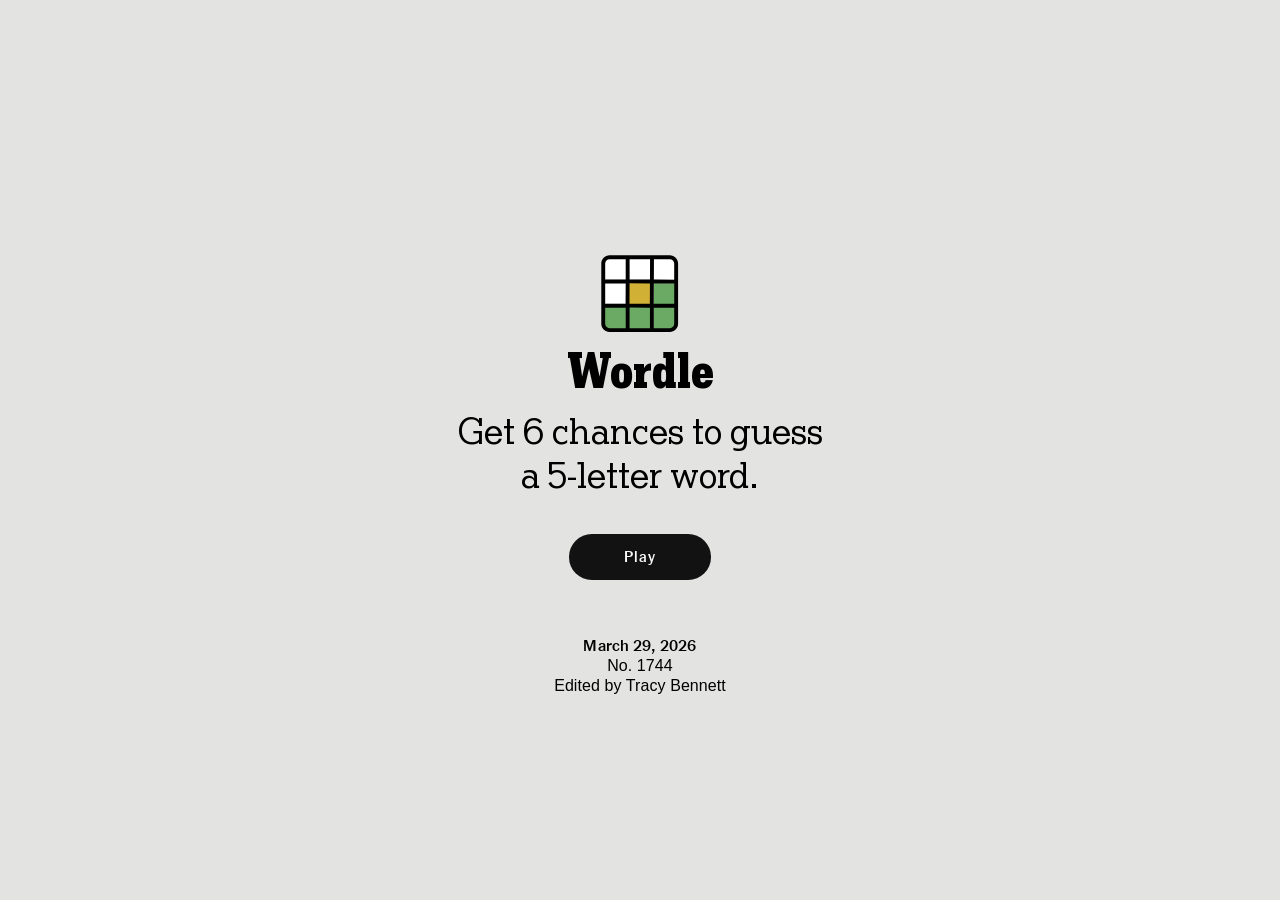
==== wordle/index.html @ 4bcd0c53 "wordle" ====
<!doctype html>
<html>
        <head>
            <title>Wordle</title>
            <link rel="stylesheet" href="style.css">

        </head>
        <body>
            <div class="welcome">
                <div class="welcomeContainer">
                    <div class="welcomeMain">
                        <div role="img" class="welcomeIcon"></div>
                        <h1 class="welcomeTitle">Wordle</h1>
                        <h2 class="welcomeSubtitle">Get 6 chances to guess a 5-letter word.</h2>
                        <div class="welcomeButtonWrapper">
                            <div class="welcomeButtonContainer">
                                <button onclick="play()">Play</button>
                            </div>
                        </div>
                        <div class="welcomeDateContainer">
                            <h3>March 29, 2026</h3>
                            <p>No. 1744</p>
                            <p>Edited by Tracy Bennett</p>
                        </div>
                    </div>
                </div>
            </div>
            <div class="toolbar">
                
            </div>
            <script src="main.js"></script>
        </body>
</html>
---- wordle/style.css ----
:root {
    --wordle-icon: url("assets/wordle-icon.svg");
    --vertical-spacing-0-5: 4px;
    --horizontal-spacing-0-5: 4px;
    --vertical-spacing-1-5: 12px;
    --bg-btn-emphasis-constant: #121212;
    --text-alternate-constant: #f8f8f8;
    --color-background: #121213;
}

@font-face {
    font-family: "nyt-karnakcondensed";
    src: url("assets/karnakcondensed-normal-700.woff2");
    font-style: normal;
    font-weight: 700;
}

@font-face {
    font-family: "nyt-karnak";
    src: url("assets/karnak-normal-400.woff2");
}

@font-face {
    font-family: "nyt-franklin";
    src: url("assets/franklin-normal-600.woff2");
    font-style: normal;
    font-weight: 600;
}

* {
    margin: 0;
    margin-bottom: 0px;
    padding: 0;
    border: 0;
    font-size: 100%;
    font: inherit;
    vertical-align: baseline;
}

html, body {
    height: 100%;
    background-color: var(--color-background);
    margin: 0;
    padding: 0;
    overflow-y: hidden;
}

.welcome {
    position: relative;
    color: #000;
    max-width: 100%;
    width: 100%;
    overflow-y: auto;
    height: 100%;
    display: flex;
    flex-direction: column;
    flex: 1;
    background-color: #e3e3e1;
}

.welcomeFade {
    opacity: 0;
    visibility: hidden;
    transition: opacity 0.4s ease, visibility 0.4s;
}

.welcomeContainer {
    height: 100%;
    display: flex;
    align-items: center;
    justify-content: space-between;
    flex-direction: column;
    flex: 1;
    padding: calc(var(--vertical-spacing-0-5) * 12.5) calc(var(--horizontal-spacing-0-5) * 10.5) 0;
}

.welcomeMain {
    display: flex;
    flex-direction: column;
    justify-content: center;
    align-items: center;
    flex-grow: 1;
}

.welcomeTitle {
    font-size: 50px;
    line-height: 52px;
    font-family: "nyt-karnakcondensed";
    font-weight: bold;
    margin-bottom: var(--vertical-spacing-1-5);
    position: relative;
    text-align: center;
    margin-top: 0px;
}

.welcomeIcon {
    display: block;
    width: 100%;
    text-align: center;
    background-size: contain;
    background-position: center;
    background-repeat: no-repeat;
    background-image: var(--wordle-icon);
    height: 80px;
    margin-bottom: var(--vertical-spacing-1-5);
}

.welcomeSubtitle {
    max-width: 375px;
    font-size: 38px;
    line-height: 44px;
    margin-top: 0px;
    margin-bottom: calc(var(--vertical-spacing-0-5) * 9);
    text-align: center;
    font-family: "nyt-karnak";
    text-align: center;
    font-weight: 400;
}

.welcomeButtonWrapper {
    margin-bottom: 22px;
    display: flex;
    justify-content: center;
    flex-direction: column;
    align-items: center;
}

.welcomeButtonContainer {
    margin-bottom: 26px !important;
    display: flex;
    flex-direction: row;
    justify-content: center;
    gap: 10px;
    align-items: flex-start;
    width: max-content;
}

.welcomeButtonContainer button {
    position: relative;
    border: none;
    height: 3em;
    border-radius: 1.5em;
    align-content: center;
    font-size: clamp(.95em, 1vw + .125em, 1em);
    font-weight: 600;
    font-family: "nyt-franklin";
    letter-spacing: .05em;
    margin: 0 10px 8px;
    background: var(--bg-btn-emphasis-constant);
    color: var(--text-alternate-constant);
    padding: 1px 16px;
    display: block;
    margin-left: auto;
    margin-right: auto;
    text-align: center;
    min-width: 9.375em;
    min-width: min(9.375em, 300px);
    cursor: pointer !important;
}

.welcomeDateContainer {
    text-align: center;
}

.welcomeDateContainer h3 {
    display: block;
    font-size: 1em;
    line-height: 1.25;
    letter-spacing: .005em;
    font-family: "nyt-franklin";
    font-weight: 600;
    margin: 0px;
    padding: 0px;
}

.welcomeDateContainer p {
    display: block;
    font-size: 1em;
    line-height: 1.25;
    letter-spacing: .005em;
    margin: 0px;
    padding: 0px;
    font-family: Arial;
}

.toolbar {

}

.boardContainer {

}

.board {

}

.tile {

}
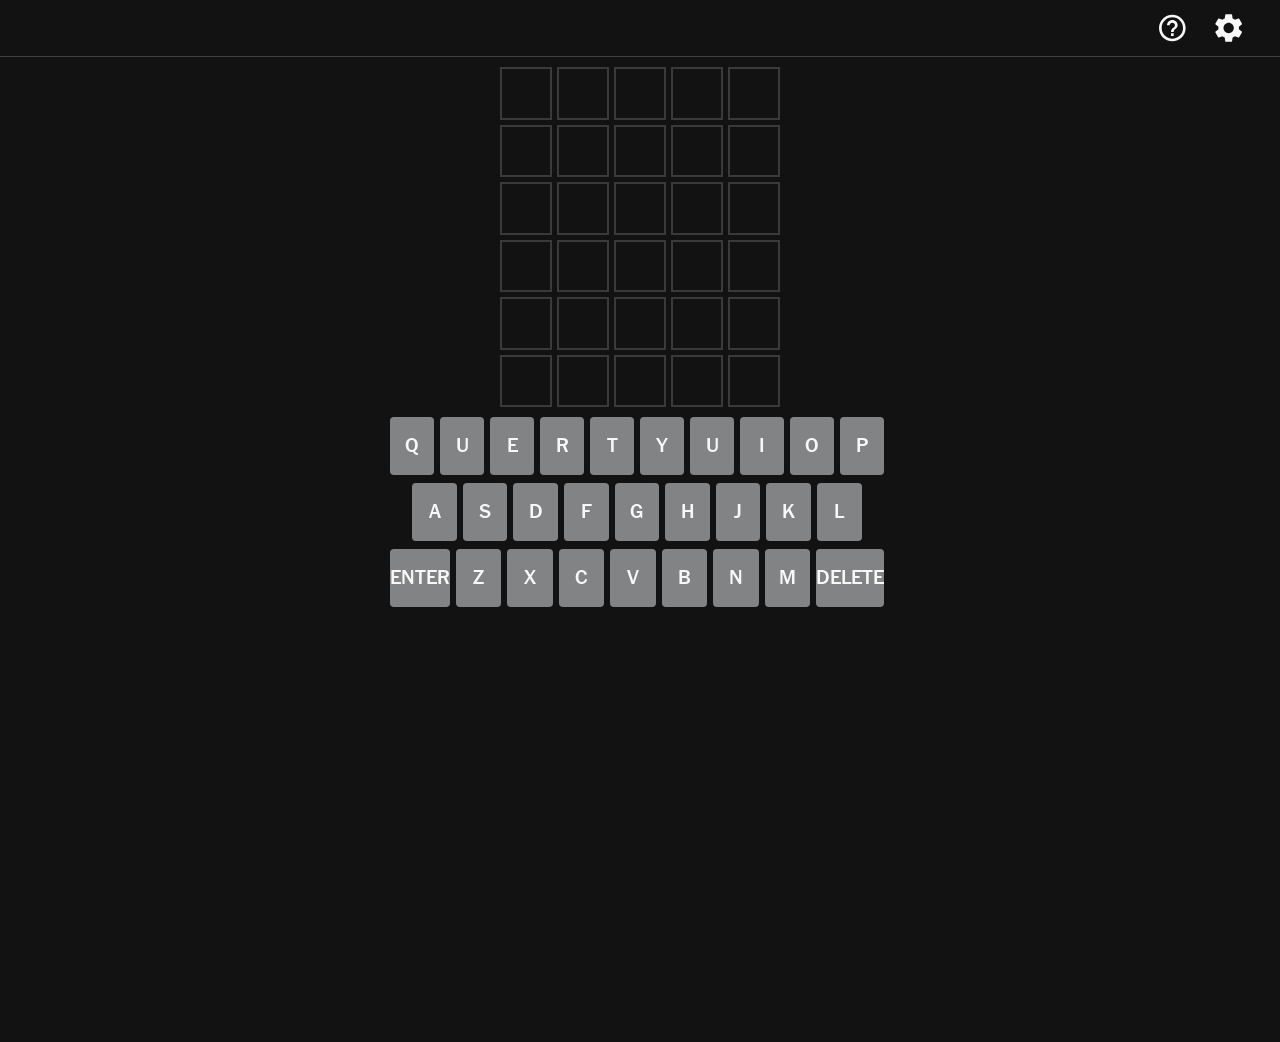
==== commit 6c138823: "keyboard and board wip" ====
--- a/wordle/index.html
+++ b/wordle/index.html
@@ -6,7 +6,7 @@
 
         </head>
         <body>
-            <div class="welcome">
+            <div id="welcome" class="welcome hidden">
                 <div class="welcomeContainer">
                     <div class="welcomeMain">
                         <div role="img" class="welcomeIcon"></div>
@@ -25,8 +25,21 @@
                     </div>
                 </div>
             </div>
-            <div class="toolbar">
-                
+            <div id="game" class="game hidden">
+                <div class="toolbar">
+                    <button onclick="info()" class="toolbarItem">
+                        <svg aria-hidden="true" xmlns="http://www.w3.org/2000/svg" height="32" viewBox="0 0 32 32" width="32" class="game-icon">
+                            <path fill="#f8f8f8" d="M15 24H17.6667V21.3333H15V24ZM16.3333 2.66666C8.97333 2.66666 3 8.63999 3 16C3 23.36 8.97333 29.3333 16.3333 29.3333C23.6933 29.3333 29.6667 23.36 29.6667 16C29.6667 8.63999 23.6933 2.66666 16.3333 2.66666ZM16.3333 26.6667C10.4533 26.6667 5.66667 21.88 5.66667 16C5.66667 10.12 10.4533 5.33332 16.3333 5.33332C22.2133 5.33332 27 10.12 27 16C27 21.88 22.2133 26.6667 16.3333 26.6667ZM16.3333 7.99999C13.3867 7.99999 11 10.3867 11 13.3333H13.6667C13.6667 11.8667 14.8667 10.6667 16.3333 10.6667C17.8 10.6667 19 11.8667 19 13.3333C19 16 15 15.6667 15 20H17.6667C17.6667 17 21.6667 16.6667 21.6667 13.3333C21.6667 10.3867 19.28 7.99999 16.3333 7.99999Z"></path>
+                        </svg>
+                    </button>
+                    <button onclick="settings()" class="toolbarItem">
+                        <svg aria-hidden="true" xmlns="http://www.w3.org/2000/svg" height="32" viewBox="0 0 32 32" width="32" class="game-icon" data-testid="icon-settings">
+                            <path fill="#f8f8f8" d="M26.8666 17.3372C26.918 16.9086 26.9523 16.4629 26.9523 16C26.9523 15.5371 26.918 15.0914 26.8494 14.6628L29.7466 12.3999C30.0038 12.1942 30.0724 11.8171 29.9181 11.5256L27.1752 6.77693C27.0037 6.46836 26.6437 6.3655 26.3351 6.46836L22.9236 7.83982C22.2036 7.29123 21.4493 6.84551 20.6093 6.50264L20.095 2.86827C20.0436 2.52541 19.7521 2.2854 19.4093 2.2854H13.9234C13.5806 2.2854 13.3063 2.52541 13.2548 2.86827L12.7405 6.50264C11.9005 6.84551 11.1291 7.30838 10.4262 7.83982L7.01469 6.46836C6.70611 6.34835 6.3461 6.46836 6.17467 6.77693L3.43175 11.5256C3.26031 11.8342 3.32889 12.1942 3.60318 12.3999L6.50039 14.6628C6.43182 15.0914 6.38039 15.5543 6.38039 16C6.38039 16.4457 6.41467 16.9086 6.48325 17.3372L3.58603 19.6001C3.32889 19.8058 3.26031 20.183 3.4146 20.4744L6.15752 25.2231C6.32896 25.5317 6.68896 25.6345 6.99754 25.5317L10.4091 24.1602C11.1291 24.7088 11.8834 25.1545 12.7234 25.4974L13.2377 29.1317C13.3063 29.4746 13.5806 29.7146 13.9234 29.7146H19.4093C19.7521 29.7146 20.0436 29.4746 20.0779 29.1317L20.5921 25.4974C21.4322 25.1545 22.2036 24.6916 22.9065 24.1602L26.318 25.5317C26.6266 25.6517 26.9866 25.5317 27.158 25.2231L29.9009 20.4744C30.0724 20.1658 30.0038 19.8058 29.7295 19.6001L26.8666 17.3372V17.3372ZM16.6663 21.143C13.8377 21.143 11.5234 18.8286 11.5234 16C11.5234 13.1714 13.8377 10.857 16.6663 10.857C19.495 10.857 21.8093 13.1714 21.8093 16C21.8093 18.8286 19.495 21.143 16.6663 21.143Z"></path>
+                        </svg>
+                    </button>
+                </div>
+                <div id="board" class="board"></div>
+                <div id="keyboard" class="keyboard"></div>
             </div>
             <script src="main.js"></script>
         </body>
--- a/wordle/style.css
+++ b/wordle/style.css
@@ -6,6 +6,17 @@
     --bg-btn-emphasis-constant: #121212;
     --text-alternate-constant: #f8f8f8;
     --color-background: #121213;
+    --horizontal-spacing-3: 24px;
+    --color-tone-4: #3a3a3c;
+    --tile-text-color: #f8f8f8;
+    --key-bg: #818384;
+    --key-text-color: #f8f8f8;
+    --vertical-spacing-1: 8px;
+    --keyboard-height: 200px;
+    --horizontal-spacing-1: 8px;
+    --game-max-width: 500px;
+    --header-toolbar-height: 49px;
+    --header-height: 65px;
 }
 
 @font-face {
@@ -45,8 +56,13 @@
     overflow-y: hidden;
 }
 
+.hidden {
+    display: none !important;
+}
+
 .welcome {
-    position: relative;
+    z-index: 10;
+    position: fixed;
     color: #000;
     max-width: 100%;
     width: 100%;
@@ -183,18 +199,114 @@
     font-family: Arial;
 }
 
+.game {
+    width: 100%;
+    height: 100%;
+    position: relative;
+    z-index: 1;
+}
+
 .toolbar {
-
-}
-
-.boardContainer {
-
+    border: unset;
+    border-bottom: 1px solid #424242;
+    padding: 0 var(--horizontal-spacing-3);
+    height: 56px;
+    justify-content: right;
+    position: relative;
+    display: flex;
+    flex-direction: row;
+    align-items: center;
+}
+
+.toolbarItem {
+    color: #f8f8f8;
+    padding: 0 var(--horizontal-spacing-1-5);
+    font-size: 16px;
+    border: none;
+    display: flex;
+    height: 100%;
+    aspect-ratio: 1 / 1;
+    position: relative;
+    justify-content: center;
+    align-items: center;
+    background-color: #121212;
+}
+
+.toolbarItem:hover {
+  background-color: #363636;
 }
 
 .board {
-
+    width: 300px;
+    height: 360px;
+    display: grid;
+    grid-template-rows: repeat(6, 1fr);
+    grid-template-columns: repeat(5, 1fr);
+    grid-gap: 5px;
+    padding: 10px;
+    box-sizing: border-box;
+    min-width: min(250px, 100vw);
+    margin: 0 auto;
 }
 
 .tile {
-
-}
+    font-family: "nyt-franklin";
+    width: 100%;
+    display: inline-flex;
+    justify-content: center;
+    align-items: center;
+    font-size: 2rem;
+    line-height: 1;
+    font-weight: bold;
+    vertical-align: middle;
+    box-sizing: border-box;
+    color: var(--tile-text-color);
+    text-transform: uppercase;
+    user-select: none;
+    border: 2px solid var(--color-tone-4);
+}
+
+.keyboard {
+    height: var(--keyboard-height);
+    margin: 0 auto;
+    user-select: none;
+
+    width: 100%;
+    max-width: var(--game-max-width);
+    margin: 0 auto;
+    display: flex;
+    flex-direction: column;
+    height: calc(100% - var(--header-toolbar-height));
+    max-height: calc(100% - 210px - var(--header-height));
+}
+
+.keyboardRow {
+    display: flex;
+    width: 100%;
+    margin: 0 auto var(--vertical-spacing-1);
+    touch-action: manipulation;
+}
+
+.keyboard button {
+    font-family: "nyt-franklin";
+    font-size: 1.25em;
+    font-weight: bold;
+    border: 0;
+    padding: 0;
+    margin: 0 calc(var(--horizontal-spacing-0-5) * 1.5) 0 0;
+    height: 58px;
+    border-radius: 4px;
+    cursor: pointer;
+    user-select: none;
+    background-color: var(--key-bg);
+    color: var(--key-text-color);
+    flex: 1;
+    display: flex;
+    justify-content: center;
+    align-items: center;
+    text-transform: uppercase;
+}
+
+.keyHalf {
+    flex: .5;
+}
